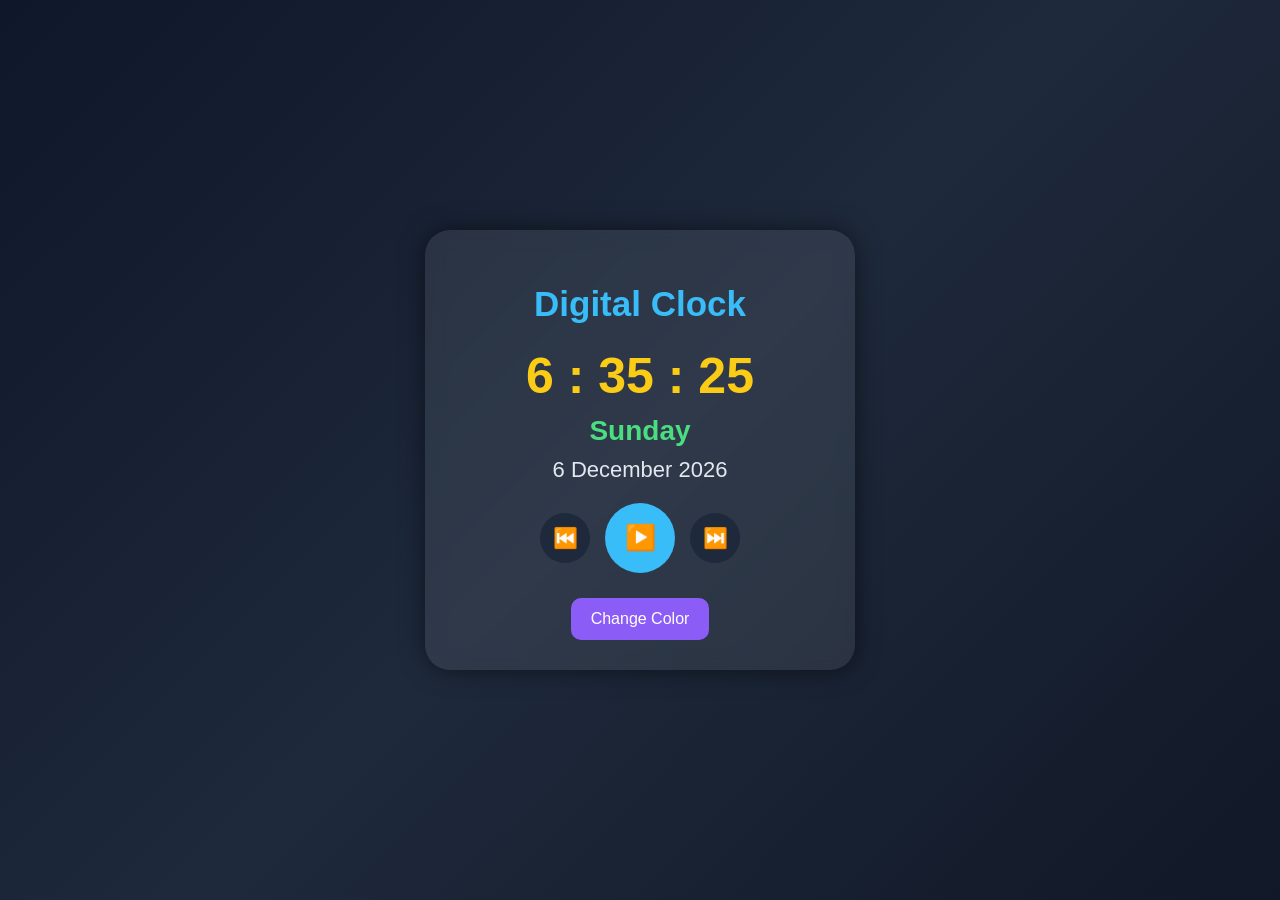
==== index.html @ 70b4f664 "Rename index (2).html to index.html" ====
<!-- index.html -->

<!DOCTYPE html>
<html lang="en">
<head>
  <meta charset="UTF-8">
  <meta name="viewport" content="width=device-width, initial-scale=1.0">
  <title>Digital Clock </title>

  <link rel="stylesheet" href="style.css">
</head>
<body id="body">

  <div class="clock-box">

    <h1>Digital Clock</h1>

    <div id="timer">00 : 00 : 00</div>

    <div id="day">Monday</div>

    <div id="date">1 January 2026</div>

   

    <div class="buttons">

      <button onclick="previousSong()" class="small-btn">
        ⏮️
      </button>

      <button onclick="playMusic()" class="play-btn">
        ▶️
      </button>

      <button onclick="nextSong()" class="small-btn">
        ⏭️
      </button>

    </div>

    <button onclick="changeColor()" class="color-btn">
      Change Color 
    </button>

  </div>

  <audio id="song"></audio>

  <script src="app.js"></script>

</body>
</html>
---- style.css ----
/* style.css */

body{
  margin:0;
  padding:0;
  height:100vh;
  display:flex;
  justify-content:center;
  align-items:center;
  background:linear-gradient(135deg,#0f172a,#1e293b,#111827);
  font-family:Arial, Helvetica, sans-serif;
  transition:1s;
}

.clock-box{
  width:370px;
  padding:30px;
  border-radius:25px;
  background:rgba(255,255,255,0.08);
  backdrop-filter:blur(10px);
  text-align:center;
  box-shadow:0px 0px 25px rgba(0,0,0,0.5);
  color:white;
}

h1{
  font-size:35px;
  color:#38bdf8;
}

#timer{
  font-size:50px;
  margin-top:20px;
  font-weight:bold;
  color:#facc15;
}

#day{
  margin-top:10px;
  font-size:28px;
  color:#4ade80;
  font-weight:bold;
}

#date{
  margin-top:10px;
  font-size:22px;
  color:#e2e8f0;
}

#songName{
  margin-top:20px;
  color:#f472b6;
}

.buttons{
  margin-top:20px;
  display:flex;
  justify-content:center;
  align-items:center;
  gap:15px;
}

.play-btn{
  width:70px;
  height:70px;
  border:none;
  border-radius:50%;
  background:#38bdf8;
  color:white;
  font-size:25px;
  cursor:pointer;
}

.small-btn{
  width:50px;
  height:50px;
  border:none;
  border-radius:50%;
  background:#1e293b;
  color:white;
  font-size:20px;
  cursor:pointer;
}

.color-btn{
  margin-top:25px;
  padding:12px 20px;
  border:none;
  border-radius:10px;
  background:#8b5cf6;
  color:white;
  font-size:16px;
  cursor:pointer;
}
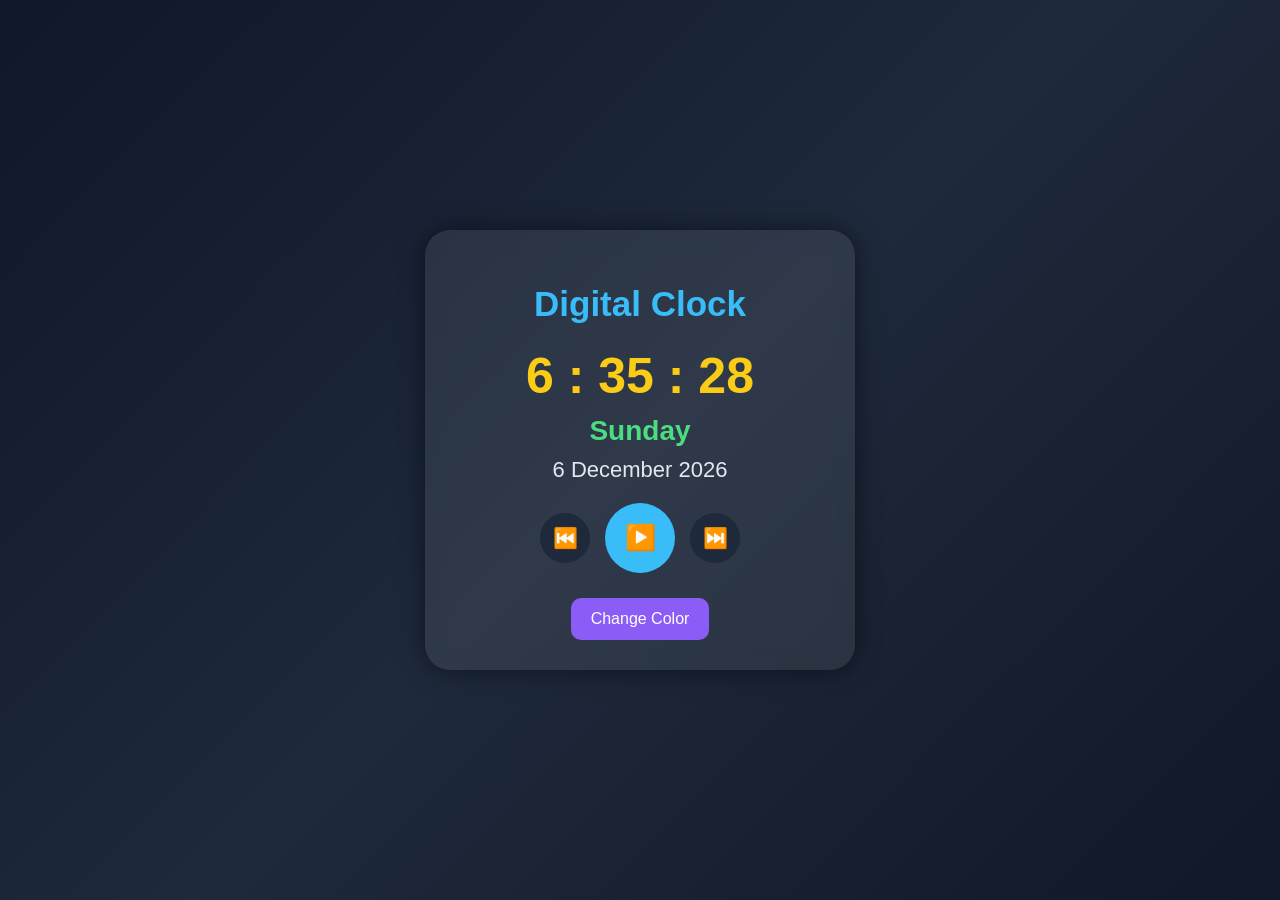
==== commit f9c2ff84: "Update index.html Co-authored-by: hifza615 <hifza.4.106023@gmail.com>" ====
--- a/index.html
+++ b/index.html
@@ -1,4 +1,4 @@
-<!-- index.html -->
+
 
 <!DOCTYPE html>
 <html lang="en">
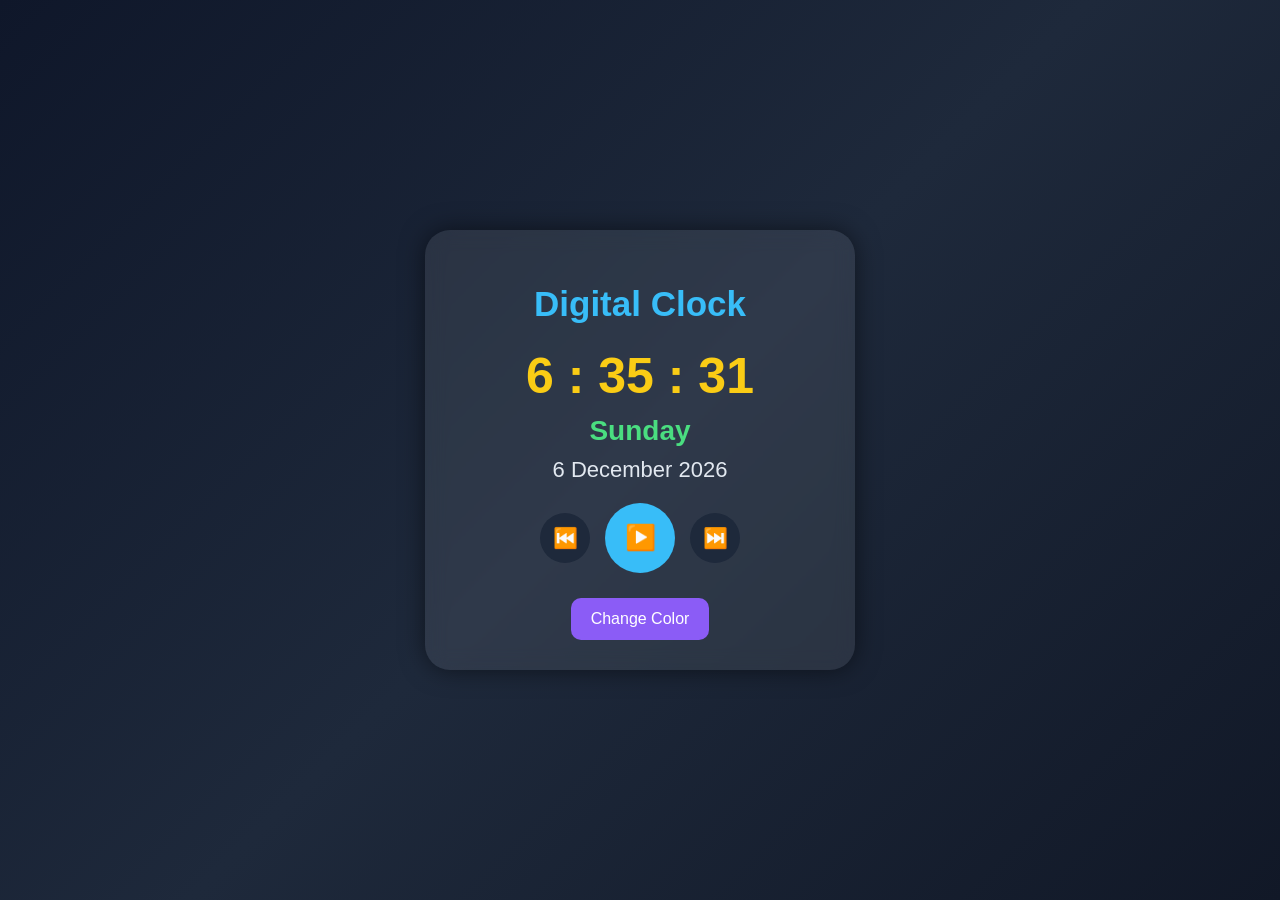
==== commit 90353952: "Update index.html Co-authored-by: hifza615 <hifza.4.106023@gmail.com>" ====
--- a/index.html
+++ b/index.html
@@ -1,4 +1,3 @@
-
 
 <!DOCTYPE html>
 <html lang="en">
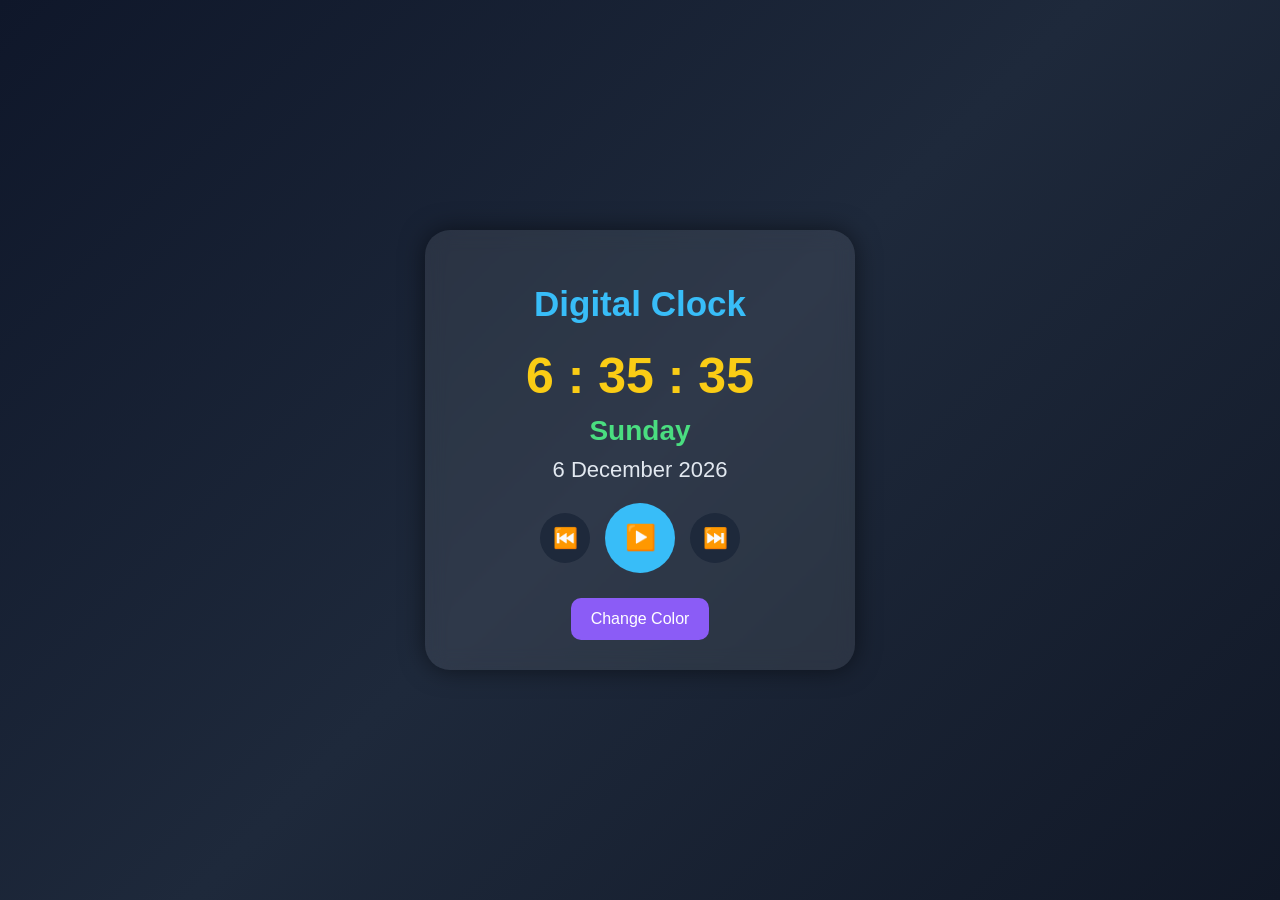
==== commit 01e98609: "Update index.html Co-authored-by: hifza615 <hifzaemaan66@gmail.com>" ====
--- a/index.html
+++ b/index.html
@@ -1,4 +1,3 @@
-
 <!DOCTYPE html>
 <html lang="en">
 <head>
